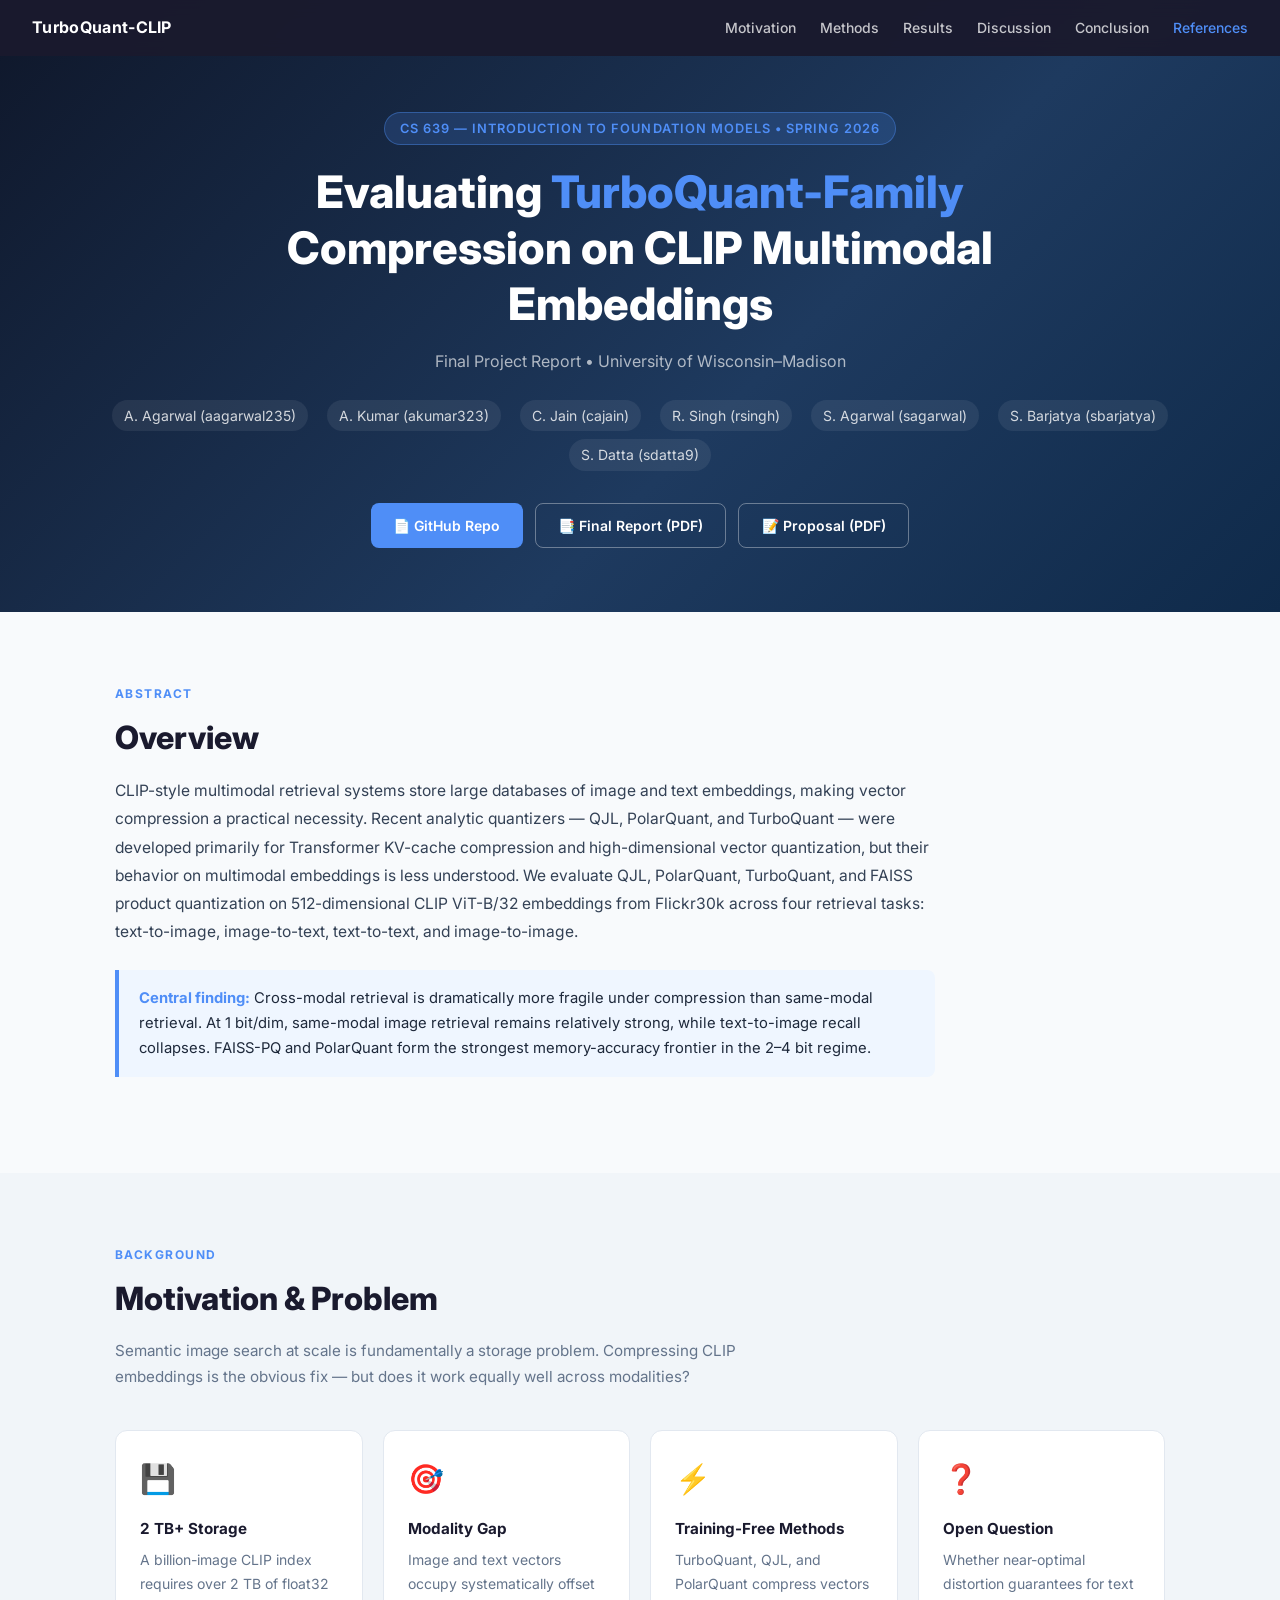
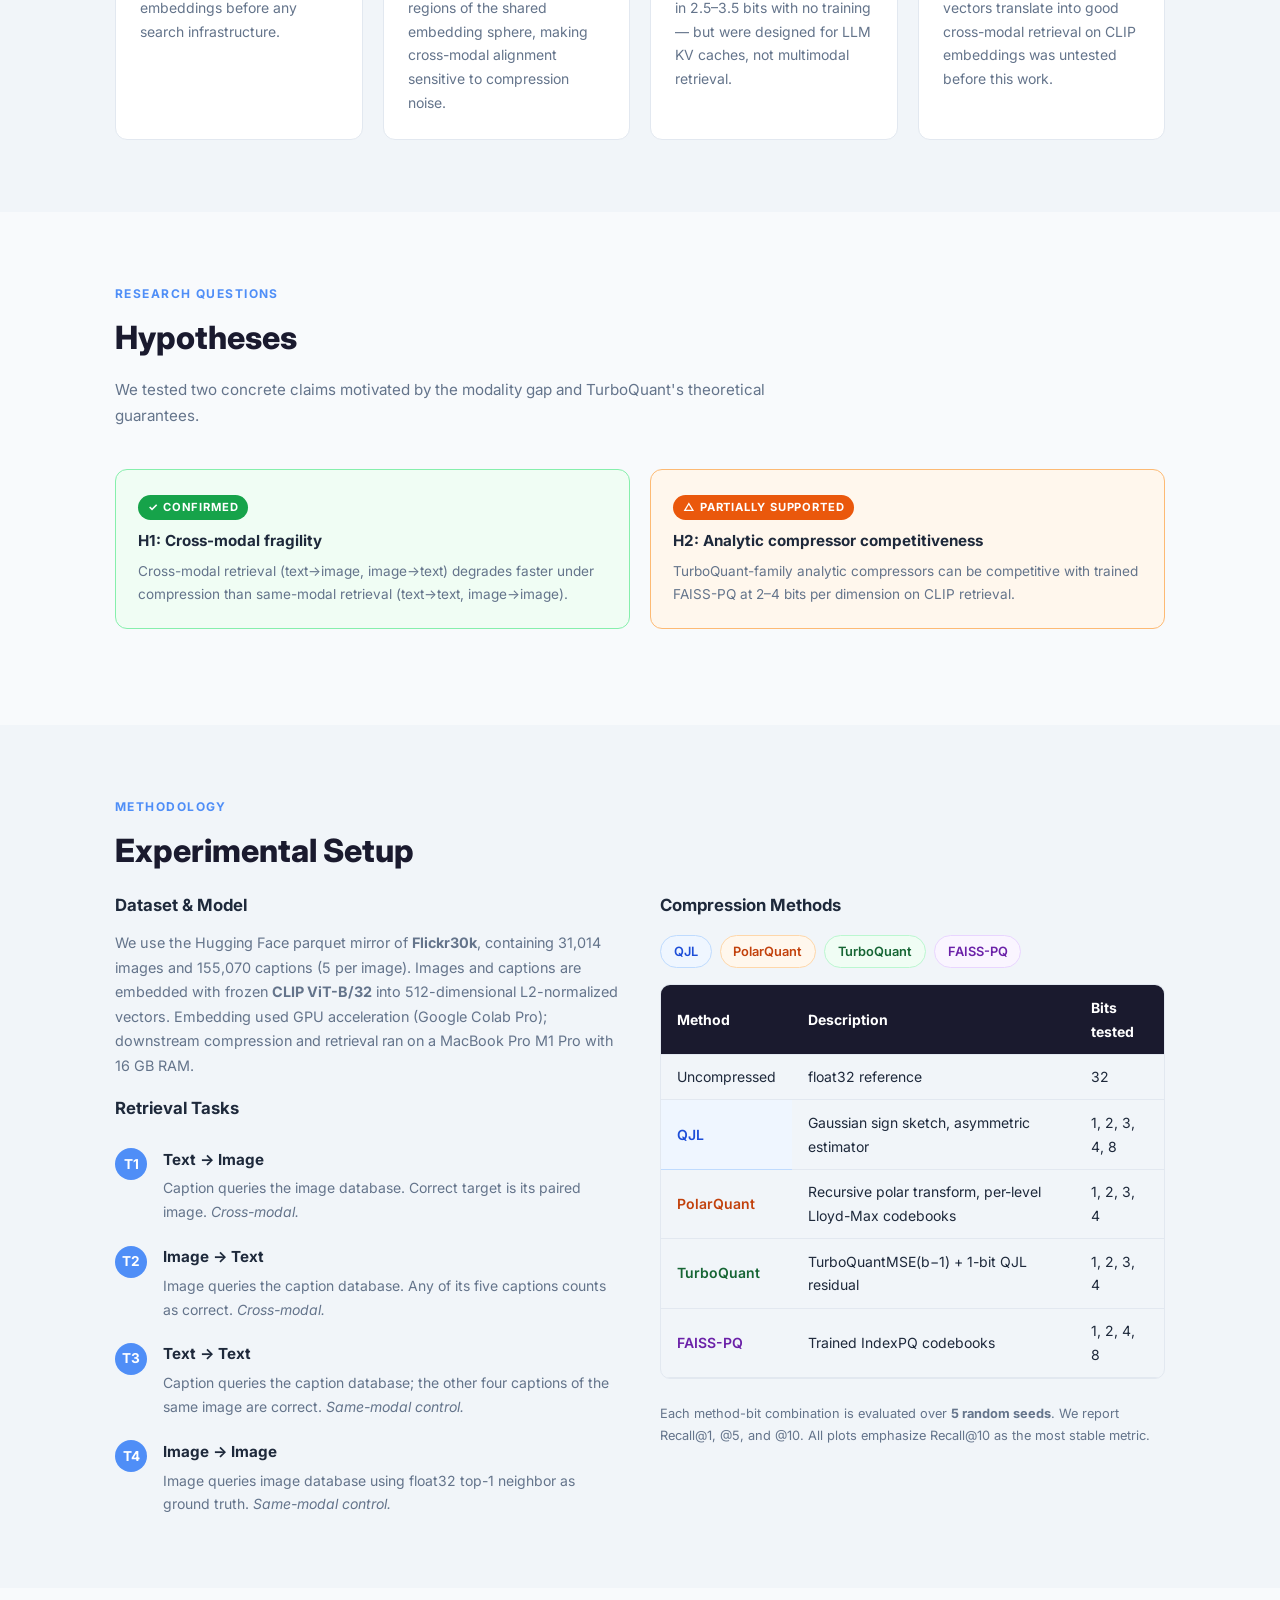
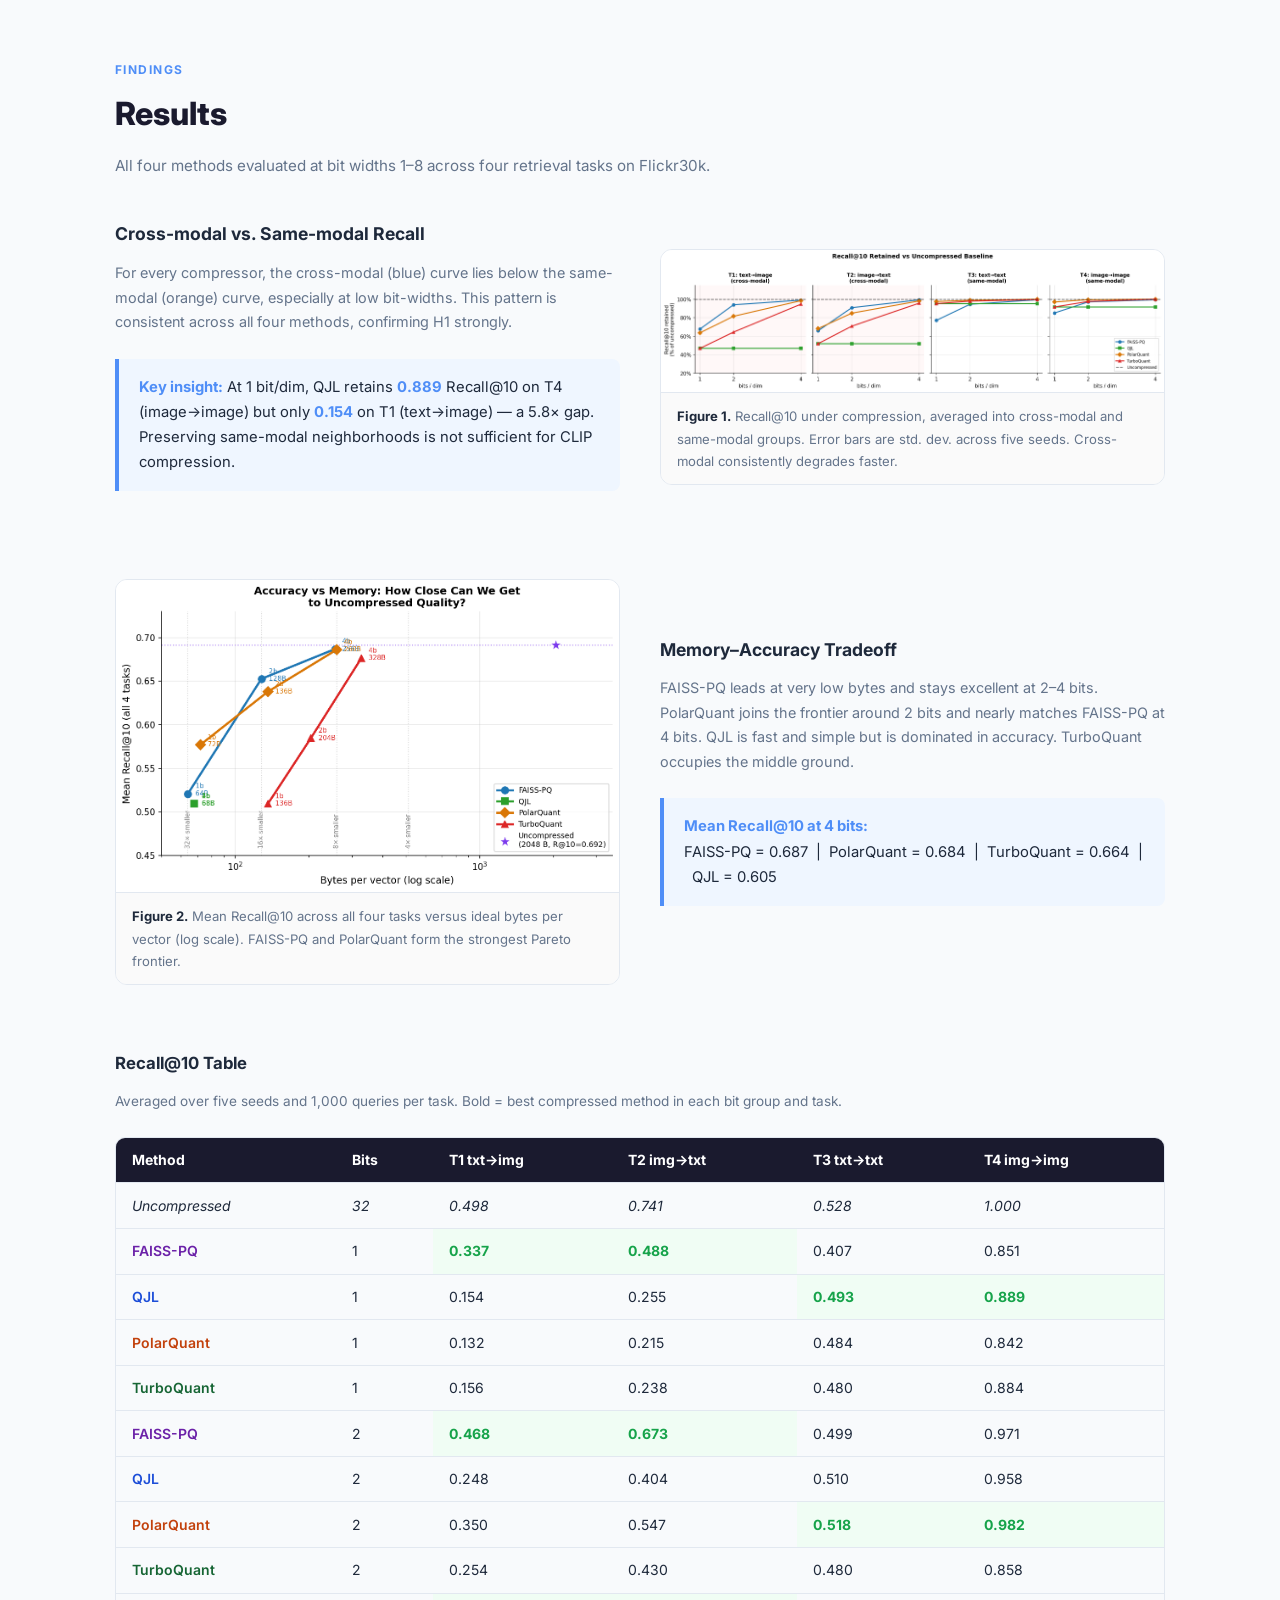
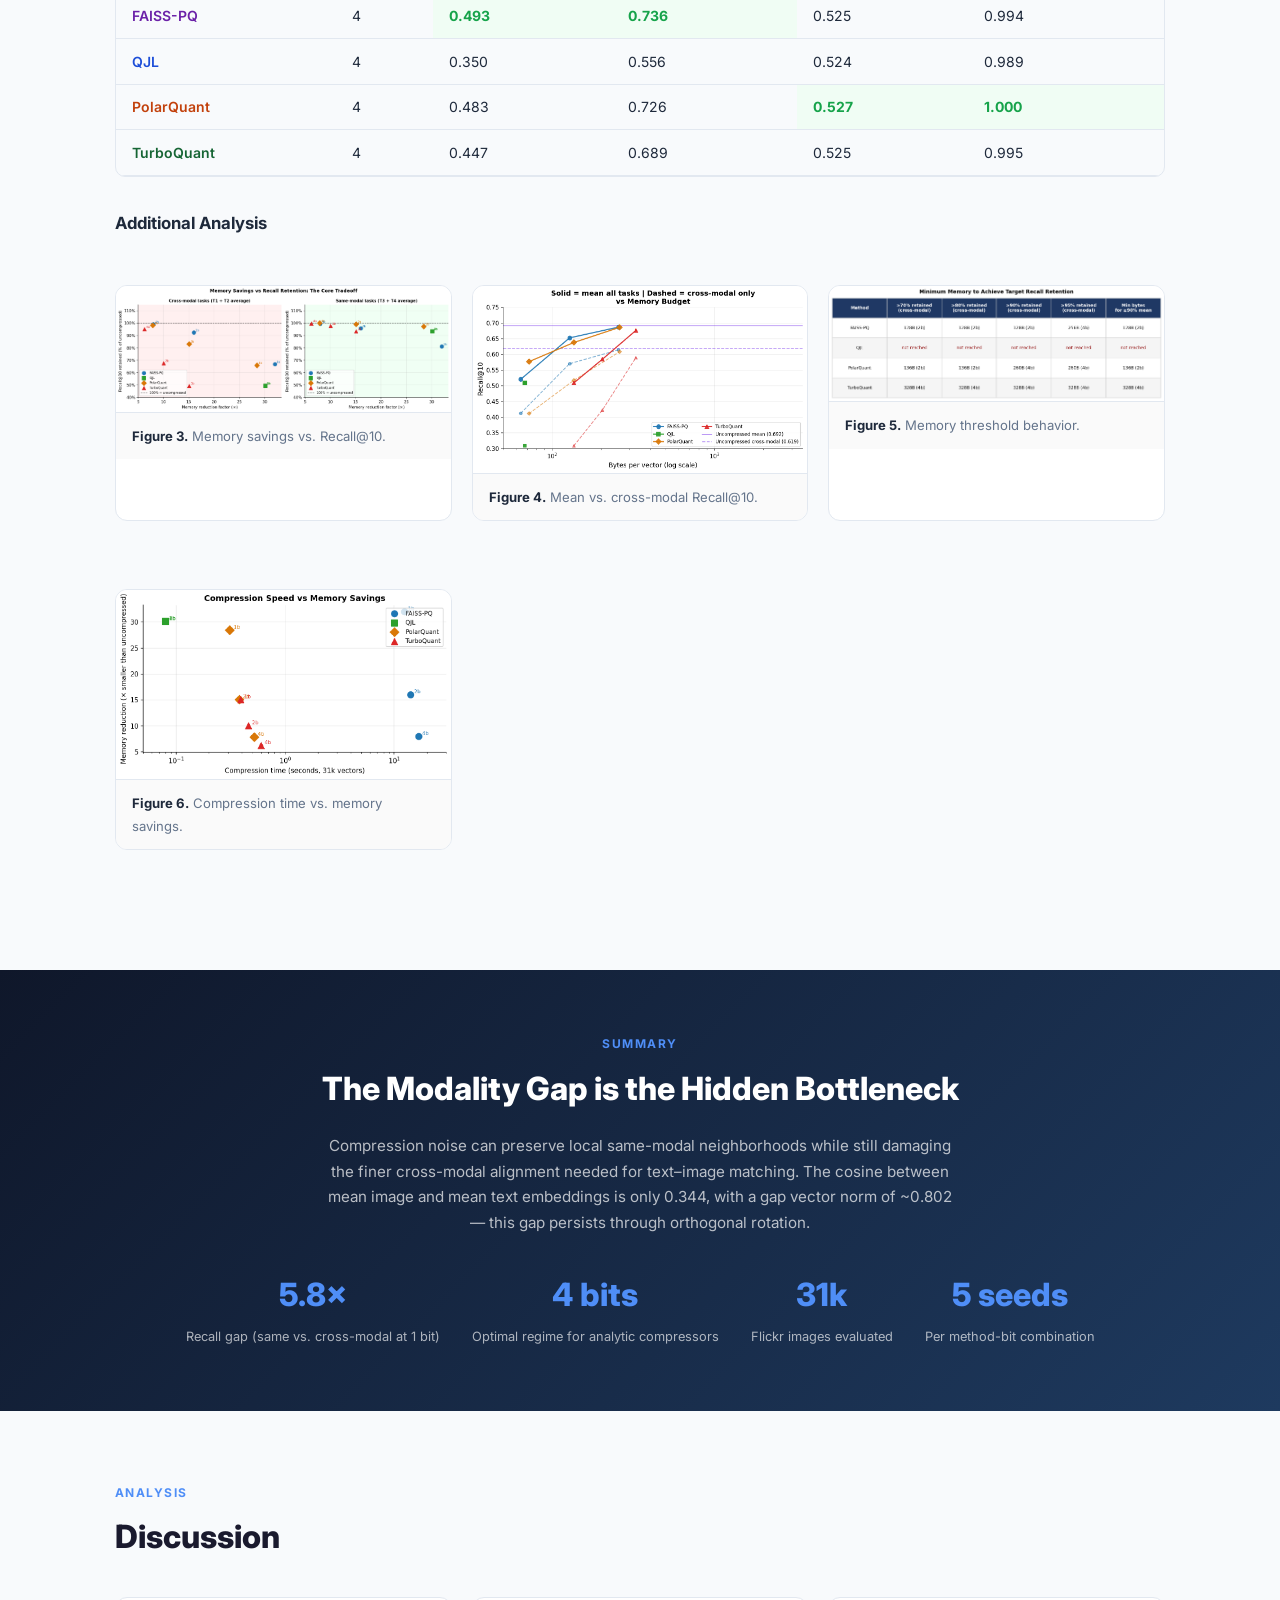
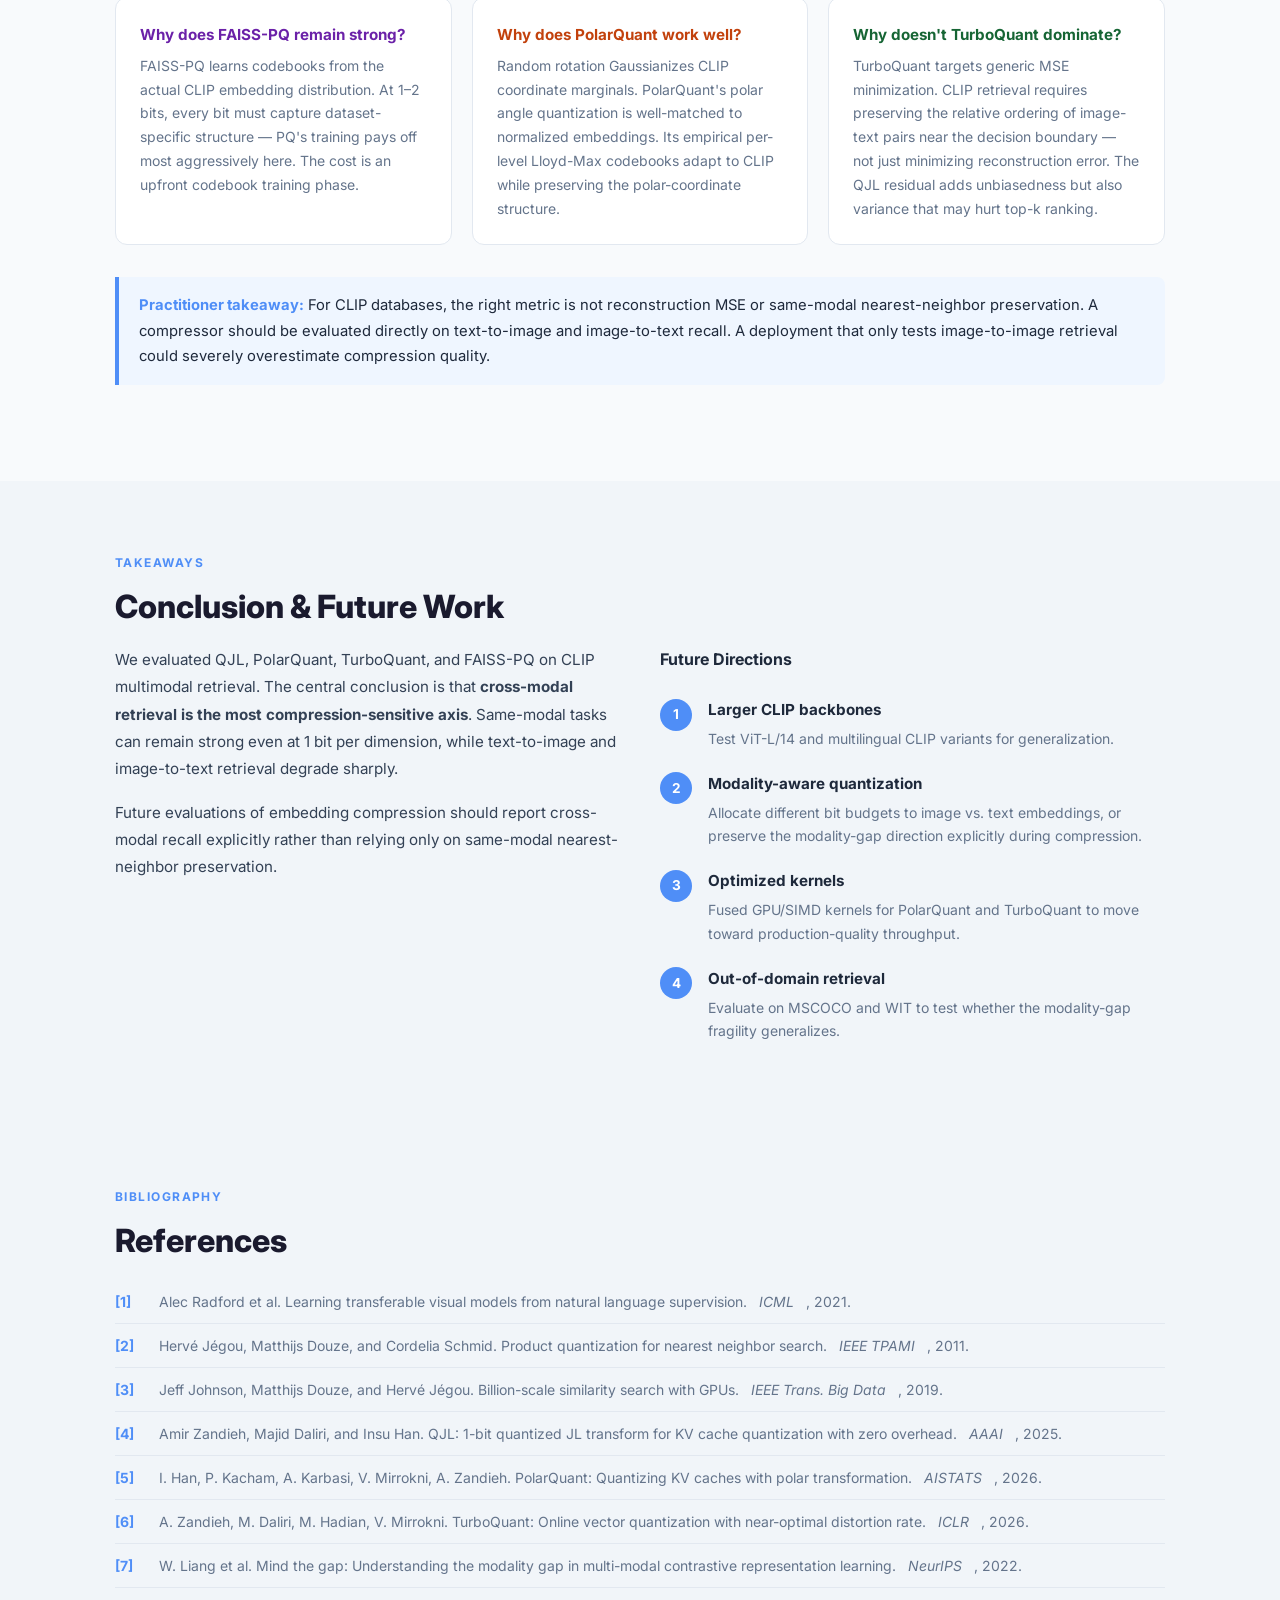
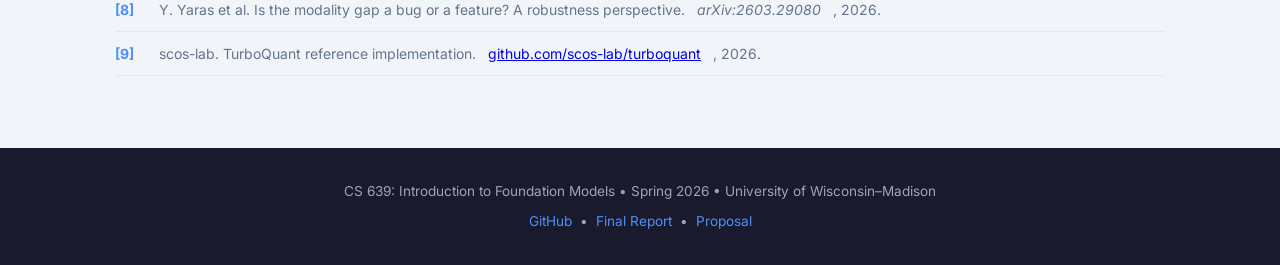
==== deployment/index.html @ 00f3a2a7 "Deployment stuffs" ====
<!DOCTYPE html>
<html lang="en">
<head>
  <meta charset="UTF-8" />
  <meta name="viewport" content="width=device-width, initial-scale=1.0" />
  <title>TurboQuant-CLIP | CS 639 Spring 2026</title>
  <link rel="stylesheet" href="css/style.css" />
  <link rel="preconnect" href="https://fonts.googleapis.com" />
  <link href="https://fonts.googleapis.com/css2?family=Inter:wght@400;500;600;700;800&display=swap" rel="stylesheet" />
</head>
<body>

<!-- Navbar -->
<nav>
  <span class="brand">TurboQuant-CLIP</span>
  <ul>
    <li><a href="#motivation">Motivation</a></li>
    <li><a href="#methods">Methods</a></li>
    <li><a href="#results">Results</a></li>
    <li><a href="#discussion">Discussion</a></li>
    <li><a href="#conclusion">Conclusion</a></li>
    <li><a href="#references">References</a></li>
  </ul>
</nav>

<!-- Hero -->
<header class="hero">
  <div class="course-tag">CS 639 &mdash; Introduction to Foundation Models &bull; Spring 2026</div>
  <h1>Evaluating <span>TurboQuant-Family</span> Compression on CLIP Multimodal Embeddings</h1>
  <p class="subtitle">Final Project Report &bull; University of Wisconsin&ndash;Madison</p>
  <div class="authors">
    <span>A. Agarwal (aagarwal235)</span>
    <span>A. Kumar (akumar323)</span>
    <span>C. Jain (cajain)</span>
    <span>R. Singh (rsingh)</span>
    <span>S. Agarwal (sagarwal)</span>
    <span>S. Barjatya (sbarjatya)</span>
    <span>S. Datta (sdatta9)</span>
  </div>
  <div class="hero-buttons">
    <a href="https://github.com/QUASARS06/turboquant-clip" class="btn btn-primary" target="_blank">
      &#128196; GitHub Repo
    </a>
    <a href="final_report.pdf" class="btn btn-outline" target="_blank">
      &#128209; Final Report (PDF)
    </a>
    <a href="../proposal.pdf" class="btn btn-outline" target="_blank">
      &#128221; Proposal (PDF)
    </a>
  </div>
</header>

<!-- Abstract -->
<section id="abstract">
  <div class="container">
    <div class="section-label">Abstract</div>
    <h2 class="section-title">Overview</h2>
    <p style="max-width:820px; font-size:0.975rem; line-height:1.8; color:#334155;">
      CLIP-style multimodal retrieval systems store large databases of image and text embeddings,
      making vector compression a practical necessity. Recent analytic quantizers — QJL, PolarQuant,
      and TurboQuant — were developed primarily for Transformer KV-cache compression and
      high-dimensional vector quantization, but their behavior on multimodal embeddings is less
      understood. We evaluate QJL, PolarQuant, TurboQuant, and FAISS product quantization on
      512-dimensional CLIP ViT-B/32 embeddings from Flickr30k across four retrieval tasks:
      text-to-image, image-to-text, text-to-text, and image-to-image.
    </p>
    <div class="finding-box" style="max-width:820px; margin-top:1.5rem;">
      <strong>Central finding:</strong> Cross-modal retrieval is dramatically more fragile under
      compression than same-modal retrieval. At 1 bit/dim, same-modal image retrieval remains
      relatively strong, while text-to-image recall collapses. FAISS-PQ and PolarQuant form the
      strongest memory-accuracy frontier in the 2&ndash;4 bit regime.
    </div>
  </div>
</section>

<!-- Motivation -->
<section id="motivation">
  <div class="container">
    <div class="section-label">Background</div>
    <h2 class="section-title">Motivation &amp; Problem</h2>
    <p class="section-desc">
      Semantic image search at scale is fundamentally a storage problem. Compressing CLIP embeddings
      is the obvious fix &mdash; but does it work equally well across modalities?
    </p>
    <div class="card-grid">
      <div class="card">
        <div class="icon">&#128190;</div>
        <h3>2 TB+ Storage</h3>
        <p>A billion-image CLIP index requires over 2 TB of float32 embeddings before any search infrastructure.</p>
      </div>
      <div class="card">
        <div class="icon">&#127919;</div>
        <h3>Modality Gap</h3>
        <p>Image and text vectors occupy systematically offset regions of the shared embedding sphere, making cross-modal alignment sensitive to compression noise.</p>
      </div>
      <div class="card">
        <div class="icon">&#9889;</div>
        <h3>Training-Free Methods</h3>
        <p>TurboQuant, QJL, and PolarQuant compress vectors in 2.5&ndash;3.5 bits with no training — but were designed for LLM KV caches, not multimodal retrieval.</p>
      </div>
      <div class="card">
        <div class="icon">&#10067;</div>
        <h3>Open Question</h3>
        <p>Whether near-optimal distortion guarantees for text vectors translate into good cross-modal retrieval on CLIP embeddings was untested before this work.</p>
      </div>
    </div>
  </div>
</section>

<!-- Hypotheses -->
<section id="hypotheses">
  <div class="container">
    <div class="section-label">Research Questions</div>
    <h2 class="section-title">Hypotheses</h2>
    <p class="section-desc">We tested two concrete claims motivated by the modality gap and TurboQuant's theoretical guarantees.</p>
    <div class="hyp-grid">
      <div class="hyp-card confirmed">
        <span class="badge">&#10003; Confirmed</span>
        <h4>H1: Cross-modal fragility</h4>
        <p>Cross-modal retrieval (text&rarr;image, image&rarr;text) degrades faster under compression than same-modal retrieval (text&rarr;text, image&rarr;image).</p>
      </div>
      <div class="hyp-card partial">
        <span class="badge">&#9651; Partially Supported</span>
        <h4>H2: Analytic compressor competitiveness</h4>
        <p>TurboQuant-family analytic compressors can be competitive with trained FAISS-PQ at 2&ndash;4 bits per dimension on CLIP retrieval.</p>
      </div>
    </div>
  </div>
</section>

<!-- Methods -->
<section id="methods">
  <div class="container">
    <div class="section-label">Methodology</div>
    <h2 class="section-title">Experimental Setup</h2>

    <div class="two-col">
      <div>
        <h3 style="margin-bottom:0.75rem; font-size:1.05rem;">Dataset &amp; Model</h3>
        <p style="font-size:0.9rem; color:var(--muted); margin-bottom:1rem;">
          We use the Hugging Face parquet mirror of <strong>Flickr30k</strong>, containing 31,014 images
          and 155,070 captions (5 per image). Images and captions are embedded with frozen
          <strong>CLIP ViT-B/32</strong> into 512-dimensional L2-normalized vectors.
          Embedding used GPU acceleration (Google Colab Pro); downstream compression and retrieval ran on a MacBook Pro M1 Pro with 16 GB RAM.
        </p>

        <h3 style="margin-bottom:0.75rem; font-size:1.05rem;">Retrieval Tasks</h3>
        <div class="steps">
          <div class="step">
            <div class="step-num">T1</div>
            <div class="step-body">
              <h4>Text &rarr; Image</h4>
              <p>Caption queries the image database. Correct target is its paired image. <em>Cross-modal.</em></p>
            </div>
          </div>
          <div class="step">
            <div class="step-num">T2</div>
            <div class="step-body">
              <h4>Image &rarr; Text</h4>
              <p>Image queries the caption database. Any of its five captions counts as correct. <em>Cross-modal.</em></p>
            </div>
          </div>
          <div class="step">
            <div class="step-num">T3</div>
            <div class="step-body">
              <h4>Text &rarr; Text</h4>
              <p>Caption queries the caption database; the other four captions of the same image are correct. <em>Same-modal control.</em></p>
            </div>
          </div>
          <div class="step">
            <div class="step-num">T4</div>
            <div class="step-body">
              <h4>Image &rarr; Image</h4>
              <p>Image queries image database using float32 top-1 neighbor as ground truth. <em>Same-modal control.</em></p>
            </div>
          </div>
        </div>
      </div>

      <div>
        <h3 style="margin-bottom:0.75rem; font-size:1.05rem;">Compression Methods</h3>
        <div class="method-pills">
          <span class="pill pill-blue">QJL</span>
          <span class="pill pill-orange">PolarQuant</span>
          <span class="pill pill-green">TurboQuant</span>
          <span class="pill pill-purple">FAISS-PQ</span>
        </div>
        <div class="table-wrap" style="margin-top:1rem;">
          <table>
            <thead>
              <tr><th>Method</th><th>Description</th><th>Bits tested</th></tr>
            </thead>
            <tbody>
              <tr><td>Uncompressed</td><td>float32 reference</td><td>32</td></tr>
              <tr><td class="pill-blue" style="font-weight:600;">QJL</td><td>Gaussian sign sketch, asymmetric estimator</td><td>1, 2, 3, 4, 8</td></tr>
              <tr><td style="font-weight:600; color:#c2410c;">PolarQuant</td><td>Recursive polar transform, per-level Lloyd-Max codebooks</td><td>1, 2, 3, 4</td></tr>
              <tr><td style="font-weight:600; color:#166534;">TurboQuant</td><td>TurboQuantMSE(b&minus;1) + 1-bit QJL residual</td><td>1, 2, 3, 4</td></tr>
              <tr><td style="font-weight:600; color:#6b21a8;">FAISS-PQ</td><td>Trained IndexPQ codebooks</td><td>1, 2, 4, 8</td></tr>
            </tbody>
          </table>
        </div>
        <p style="font-size:0.8rem; color:var(--muted); margin-top:0.5rem;">
          Each method-bit combination is evaluated over <strong>5 random seeds</strong>. We report
          Recall@1, @5, and @10. All plots emphasize Recall@10 as the most stable metric.
        </p>
      </div>
    </div>
  </div>
</section>

<!-- Results -->
<section id="results">
  <div class="container">
    <div class="section-label">Findings</div>
    <h2 class="section-title">Results</h2>
    <p class="section-desc">All four methods evaluated at bit widths 1&ndash;8 across four retrieval tasks on Flickr30k.</p>

    <!-- Fig 1 -->
    <div class="two-col" style="align-items:center; margin-bottom:2.5rem;">
      <div>
        <h3 style="font-size:1.1rem; margin-bottom:0.75rem;">Cross-modal vs. Same-modal Recall</h3>
        <p style="font-size:0.9rem; color:var(--muted); margin-bottom:1rem;">
          For every compressor, the cross-modal (blue) curve lies below the same-modal (orange) curve,
          especially at low bit-widths. This pattern is consistent across all four methods,
          confirming H1 strongly.
        </p>
        <div class="finding-box">
          <strong>Key insight:</strong> At 1 bit/dim, QJL retains <strong>0.889</strong> Recall@10
          on T4 (image&rarr;image) but only <strong>0.154</strong> on T1 (text&rarr;image) &mdash;
          a 5.8&times; gap. Preserving same-modal neighborhoods is not sufficient for CLIP compression.
        </div>
      </div>
      <div class="fig-wrap">
        <img src="figs/fig1_retention_all_tasks.png" alt="Cross-modal vs same-modal recall under compression for all methods" />
        <div class="fig-caption">
          <strong>Figure 1.</strong> Recall@10 under compression, averaged into cross-modal and
          same-modal groups. Error bars are std. dev. across five seeds. Cross-modal consistently
          degrades faster.
        </div>
      </div>
    </div>

    <!-- Fig 2 -->
    <div class="two-col" style="align-items:center; margin-bottom:2.5rem;">
      <div class="fig-wrap">
        <img src="figs/fig2_accuracy_vs_memory.png" alt="Accuracy vs memory tradeoff plot" />
        <div class="fig-caption">
          <strong>Figure 2.</strong> Mean Recall@10 across all four tasks versus ideal bytes per vector
          (log scale). FAISS-PQ and PolarQuant form the strongest Pareto frontier.
        </div>
      </div>
      <div>
        <h3 style="font-size:1.1rem; margin-bottom:0.75rem;">Memory&ndash;Accuracy Tradeoff</h3>
        <p style="font-size:0.9rem; color:var(--muted); margin-bottom:1rem;">
          FAISS-PQ leads at very low bytes and stays excellent at 2&ndash;4 bits. PolarQuant joins
          the frontier around 2 bits and nearly matches FAISS-PQ at 4 bits. QJL is fast and simple
          but is dominated in accuracy. TurboQuant occupies the middle ground.
        </p>
        <div class="finding-box">
          <strong>Mean Recall@10 at 4 bits:</strong><br/>
          FAISS-PQ = 0.687 &nbsp;|&nbsp; PolarQuant = 0.684 &nbsp;|&nbsp;
          TurboQuant = 0.664 &nbsp;|&nbsp; QJL = 0.605
        </div>
      </div>
    </div>

    <!-- Full results table -->
    <h3 style="font-size:1.05rem; margin-bottom:0.75rem;">Recall@10 Table</h3>
    <p style="font-size:0.85rem; color:var(--muted); margin-bottom:0.75rem;">Averaged over five seeds and 1,000 queries per task. Bold = best compressed method in each bit group and task.</p>
    <div class="table-wrap">
      <table>
        <thead>
          <tr>
            <th>Method</th><th>Bits</th>
            <th>T1 txt&rarr;img</th><th>T2 img&rarr;txt</th>
            <th>T3 txt&rarr;txt</th><th>T4 img&rarr;img</th>
          </tr>
        </thead>
        <tbody>
          <tr style="background:#f8fafc; font-style:italic;">
            <td>Uncompressed</td><td>32</td>
            <td>0.498</td><td>0.741</td><td>0.528</td><td>1.000</td>
          </tr>
          <tr><td style="color:#6b21a8; font-weight:600;">FAISS-PQ</td><td>1</td><td class="best">0.337</td><td class="best">0.488</td><td>0.407</td><td>0.851</td></tr>
          <tr><td style="color:#1d4ed8; font-weight:600;">QJL</td><td>1</td><td>0.154</td><td>0.255</td><td class="best">0.493</td><td class="best">0.889</td></tr>
          <tr><td style="color:#c2410c; font-weight:600;">PolarQuant</td><td>1</td><td>0.132</td><td>0.215</td><td>0.484</td><td>0.842</td></tr>
          <tr><td style="color:#166534; font-weight:600;">TurboQuant</td><td>1</td><td>0.156</td><td>0.238</td><td>0.480</td><td>0.884</td></tr>

          <tr><td style="color:#6b21a8; font-weight:600;">FAISS-PQ</td><td>2</td><td class="best">0.468</td><td class="best">0.673</td><td>0.499</td><td>0.971</td></tr>
          <tr><td style="color:#1d4ed8; font-weight:600;">QJL</td><td>2</td><td>0.248</td><td>0.404</td><td>0.510</td><td>0.958</td></tr>
          <tr><td style="color:#c2410c; font-weight:600;">PolarQuant</td><td>2</td><td>0.350</td><td>0.547</td><td class="best">0.518</td><td class="best">0.982</td></tr>
          <tr><td style="color:#166534; font-weight:600;">TurboQuant</td><td>2</td><td>0.254</td><td>0.430</td><td>0.480</td><td>0.858</td></tr>

          <tr><td style="color:#6b21a8; font-weight:600;">FAISS-PQ</td><td>4</td><td class="best">0.493</td><td class="best">0.736</td><td>0.525</td><td>0.994</td></tr>
          <tr><td style="color:#1d4ed8; font-weight:600;">QJL</td><td>4</td><td>0.350</td><td>0.556</td><td>0.524</td><td>0.989</td></tr>
          <tr><td style="color:#c2410c; font-weight:600;">PolarQuant</td><td>4</td><td>0.483</td><td>0.726</td><td class="best">0.527</td><td class="best">1.000</td></tr>
          <tr><td style="color:#166534; font-weight:600;">TurboQuant</td><td>4</td><td>0.447</td><td>0.689</td><td>0.525</td><td>0.995</td></tr>
        </tbody>
      </table>
    </div>

    <!-- Figs 3-6 grid -->
    <h3 style="font-size:1.05rem; margin: 2rem 0 0.75rem;">Additional Analysis</h3>
    <div class="fig-grid">
      <div class="fig-wrap">
        <img src="figs/fig3_savings_vs_recall.png" alt="Memory savings vs recall" />
        <div class="fig-caption"><strong>Figure 3.</strong> Memory savings vs. Recall@10.</div>
      </div>
      <div class="fig-wrap">
        <img src="figs/fig4_mean_vs_crossmodal.png" alt="Mean vs cross-modal recall" />
        <div class="fig-caption"><strong>Figure 4.</strong> Mean vs. cross-modal Recall@10.</div>
      </div>
      <div class="fig-wrap">
        <img src="figs/fig5_memory_threshold.png" alt="Memory threshold analysis" />
        <div class="fig-caption"><strong>Figure 5.</strong> Memory threshold behavior.</div>
      </div>
      <div class="fig-wrap">
        <img src="figs/fig6_comptime_vs_savings.png" alt="Compression time vs memory savings" />
        <div class="fig-caption"><strong>Figure 6.</strong> Compression time vs. memory savings.</div>
      </div>
    </div>
  </div>
</section>

<!-- Key Callout -->
<div style="background: linear-gradient(135deg,#0f172a,#1e3a5f); padding: 4rem 1.5rem;">
  <div class="container">
    <div style="text-align:center; color:#fff;">
      <div style="font-size:0.75rem; font-weight:700; letter-spacing:0.12em; text-transform:uppercase; color:var(--accent); margin-bottom:0.5rem;">Summary</div>
      <h2 style="font-size:clamp(1.4rem,3vw,2rem); font-weight:800; margin-bottom:1rem;">The Modality Gap is the Hidden Bottleneck</h2>
      <p style="color:rgba(255,255,255,0.7); max-width:640px; margin:0 auto 2rem; font-size:0.95rem;">
        Compression noise can preserve local same-modal neighborhoods while still damaging the
        finer cross-modal alignment needed for text&ndash;image matching. The cosine between
        mean image and mean text embeddings is only 0.344, with a gap vector norm of ~0.802 &mdash;
        this gap persists through orthogonal rotation.
      </p>
      <div class="stat-row">
        <div class="stat">
          <div class="num">5.8&times;</div>
          <div class="label">Recall gap (same vs. cross-modal at 1 bit)</div>
        </div>
        <div class="stat">
          <div class="num">4 bits</div>
          <div class="label">Optimal regime for analytic compressors</div>
        </div>
        <div class="stat">
          <div class="num">31k</div>
          <div class="label">Flickr images evaluated</div>
        </div>
        <div class="stat">
          <div class="num">5 seeds</div>
          <div class="label">Per method-bit combination</div>
        </div>
      </div>
    </div>
  </div>
</div>

<!-- Discussion -->
<section id="discussion">
  <div class="container">
    <div class="section-label">Analysis</div>
    <h2 class="section-title">Discussion</h2>

    <div class="card-grid" style="grid-template-columns: repeat(auto-fit, minmax(280px, 1fr));">
      <div class="card">
        <h3 style="color:#6b21a8;">Why does FAISS-PQ remain strong?</h3>
        <p>FAISS-PQ learns codebooks from the actual CLIP embedding distribution. At 1&ndash;2 bits,
        every bit must capture dataset-specific structure &mdash; PQ's training pays off most
        aggressively here. The cost is an upfront codebook training phase.</p>
      </div>
      <div class="card">
        <h3 style="color:#c2410c;">Why does PolarQuant work well?</h3>
        <p>Random rotation Gaussianizes CLIP coordinate marginals. PolarQuant's polar angle
        quantization is well-matched to normalized embeddings. Its empirical per-level Lloyd-Max
        codebooks adapt to CLIP while preserving the polar-coordinate structure.</p>
      </div>
      <div class="card">
        <h3 style="color:#166534;">Why doesn't TurboQuant dominate?</h3>
        <p>TurboQuant targets generic MSE minimization. CLIP retrieval requires preserving the
        relative ordering of image-text pairs near the decision boundary &mdash; not just minimizing
        reconstruction error. The QJL residual adds unbiasedness but also variance that may hurt top-k ranking.</p>
      </div>
    </div>

    <div class="finding-box" style="margin-top:2rem;">
      <strong>Practitioner takeaway:</strong> For CLIP databases, the right metric is not reconstruction
      MSE or same-modal nearest-neighbor preservation. A compressor should be evaluated directly on
      text-to-image and image-to-text recall. A deployment that only tests image-to-image retrieval
      could severely overestimate compression quality.
    </div>
  </div>
</section>

<!-- Conclusion -->
<section id="conclusion">
  <div class="container">
    <div class="section-label">Takeaways</div>
    <h2 class="section-title">Conclusion &amp; Future Work</h2>
    <div class="two-col">
      <div>
        <p style="font-size:0.95rem; color:#334155; line-height:1.8; margin-bottom:1rem;">
          We evaluated QJL, PolarQuant, TurboQuant, and FAISS-PQ on CLIP multimodal retrieval.
          The central conclusion is that <strong>cross-modal retrieval is the most
          compression-sensitive axis</strong>. Same-modal tasks can remain strong even at 1 bit per
          dimension, while text-to-image and image-to-text retrieval degrade sharply.
        </p>
        <p style="font-size:0.95rem; color:#334155; line-height:1.8;">
          Future evaluations of embedding compression should report cross-modal recall explicitly
          rather than relying only on same-modal nearest-neighbor preservation.
        </p>
      </div>
      <div>
        <h3 style="font-size:1rem; margin-bottom:0.75rem;">Future Directions</h3>
        <div class="steps">
          <div class="step">
            <div class="step-num">1</div>
            <div class="step-body">
              <h4>Larger CLIP backbones</h4>
              <p>Test ViT-L/14 and multilingual CLIP variants for generalization.</p>
            </div>
          </div>
          <div class="step">
            <div class="step-num">2</div>
            <div class="step-body">
              <h4>Modality-aware quantization</h4>
              <p>Allocate different bit budgets to image vs. text embeddings, or preserve the modality-gap direction explicitly during compression.</p>
            </div>
          </div>
          <div class="step">
            <div class="step-num">3</div>
            <div class="step-body">
              <h4>Optimized kernels</h4>
              <p>Fused GPU/SIMD kernels for PolarQuant and TurboQuant to move toward production-quality throughput.</p>
            </div>
          </div>
          <div class="step">
            <div class="step-num">4</div>
            <div class="step-body">
              <h4>Out-of-domain retrieval</h4>
              <p>Evaluate on MSCOCO and WIT to test whether the modality-gap fragility generalizes.</p>
            </div>
          </div>
        </div>
      </div>
    </div>
  </div>
</section>

<!-- References -->
<section id="references" style="background:#f1f5f9;">
  <div class="container">
    <div class="section-label">Bibliography</div>
    <h2 class="section-title">References</h2>
    <ol class="ref-list">
      <li>Alec Radford et al. Learning transferable visual models from natural language supervision. <em>ICML</em>, 2021.</li>
      <li>Hervé Jégou, Matthijs Douze, and Cordelia Schmid. Product quantization for nearest neighbor search. <em>IEEE TPAMI</em>, 2011.</li>
      <li>Jeff Johnson, Matthijs Douze, and Hervé Jégou. Billion-scale similarity search with GPUs. <em>IEEE Trans. Big Data</em>, 2019.</li>
      <li>Amir Zandieh, Majid Daliri, and Insu Han. QJL: 1-bit quantized JL transform for KV cache quantization with zero overhead. <em>AAAI</em>, 2025.</li>
      <li>I. Han, P. Kacham, A. Karbasi, V. Mirrokni, A. Zandieh. PolarQuant: Quantizing KV caches with polar transformation. <em>AISTATS</em>, 2026.</li>
      <li>A. Zandieh, M. Daliri, M. Hadian, V. Mirrokni. TurboQuant: Online vector quantization with near-optimal distortion rate. <em>ICLR</em>, 2026.</li>
      <li>W. Liang et al. Mind the gap: Understanding the modality gap in multi-modal contrastive representation learning. <em>NeurIPS</em>, 2022.</li>
      <li>Y. Yaras et al. Is the modality gap a bug or a feature? A robustness perspective. <em>arXiv:2603.29080</em>, 2026.</li>
      <li>scos-lab. TurboQuant reference implementation. <a href="https://github.com/scos-lab/turboquant" target="_blank">github.com/scos-lab/turboquant</a>, 2026.</li>
    </ol>
  </div>
</section>

<!-- Footer -->
<footer>
  <p>
    CS 639: Introduction to Foundation Models &bull; Spring 2026 &bull; University of Wisconsin&ndash;Madison
  </p>
  <p style="margin-top:0.4rem;">
    <a href="https://github.com/QUASARS06/turboquant-clip" target="_blank">GitHub</a>
    &nbsp;&bull;&nbsp;
    <a href="final_report.pdf" target="_blank">Final Report</a>
    &nbsp;&bull;&nbsp;
    <a href="../proposal.pdf" target="_blank">Proposal</a>
  </p>
</footer>

<script src="js/main.js"></script>
</body>
</html>
---- deployment/css/style.css ----
:root {
  --primary: #1a1a2e;
  --accent: #4f8ef7;
  --accent2: #f97316;
  --bg: #f8fafc;
  --card-bg: #ffffff;
  --text: #1e293b;
  --muted: #64748b;
  --border: #e2e8f0;
  --highlight: #eff6ff;
}

* { box-sizing: border-box; margin: 0; padding: 0; }

body {
  font-family: 'Inter', 'Segoe UI', sans-serif;
  background: var(--bg);
  color: var(--text);
  line-height: 1.7;
}

/* Navbar */
nav {
  position: fixed;
  top: 0; left: 0; right: 0;
  z-index: 100;
  background: rgba(26,26,46,0.97);
  backdrop-filter: blur(8px);
  display: flex;
  align-items: center;
  justify-content: space-between;
  padding: 0 2rem;
  height: 56px;
}

nav .brand {
  color: #fff;
  font-weight: 700;
  font-size: 1rem;
  letter-spacing: 0.02em;
}

nav ul {
  list-style: none;
  display: flex;
  gap: 1.5rem;
}

nav ul a {
  color: rgba(255,255,255,0.75);
  text-decoration: none;
  font-size: 0.875rem;
  font-weight: 500;
  transition: color 0.2s;
}

nav ul a:hover { color: var(--accent); }

/* Hero */
.hero {
  background: linear-gradient(135deg, #0f172a 0%, #1e3a5f 60%, #0f2a4a 100%);
  color: #fff;
  padding: 7rem 2rem 4rem;
  text-align: center;
}

.hero .course-tag {
  display: inline-block;
  background: rgba(79,142,247,0.18);
  border: 1px solid rgba(79,142,247,0.4);
  color: var(--accent);
  font-size: 0.8rem;
  font-weight: 600;
  letter-spacing: 0.08em;
  text-transform: uppercase;
  padding: 0.3rem 0.9rem;
  border-radius: 999px;
  margin-bottom: 1.2rem;
}

.hero h1 {
  font-size: clamp(1.8rem, 4vw, 2.8rem);
  font-weight: 800;
  line-height: 1.25;
  max-width: 900px;
  margin: 0 auto 1rem;
}

.hero h1 span { color: var(--accent); }

.hero .subtitle {
  font-size: 1rem;
  color: rgba(255,255,255,0.65);
  margin-bottom: 1.5rem;
}

.authors {
  display: flex;
  flex-wrap: wrap;
  justify-content: center;
  gap: 0.5rem 1.2rem;
  margin-bottom: 2rem;
}

.authors span {
  font-size: 0.875rem;
  color: rgba(255,255,255,0.8);
  background: rgba(255,255,255,0.07);
  padding: 0.25rem 0.75rem;
  border-radius: 999px;
}

.hero-buttons {
  display: flex;
  justify-content: center;
  flex-wrap: wrap;
  gap: 0.75rem;
}

.btn {
  display: inline-flex;
  align-items: center;
  gap: 0.4rem;
  padding: 0.6rem 1.4rem;
  border-radius: 8px;
  font-size: 0.875rem;
  font-weight: 600;
  text-decoration: none;
  transition: all 0.2s;
  cursor: pointer;
}

.btn-primary {
  background: var(--accent);
  color: #fff;
  border: none;
}
.btn-primary:hover { background: #3a7be0; }

.btn-outline {
  background: transparent;
  color: #fff;
  border: 1.5px solid rgba(255,255,255,0.35);
}
.btn-outline:hover { border-color: var(--accent); color: var(--accent); }

/* Sections */
section {
  padding: 4.5rem 1.5rem;
}

section:nth-child(even) { background: #f1f5f9; }

.container {
  max-width: 1050px;
  margin: 0 auto;
}

.section-label {
  font-size: 0.75rem;
  font-weight: 700;
  letter-spacing: 0.12em;
  text-transform: uppercase;
  color: var(--accent);
  margin-bottom: 0.4rem;
}

h2.section-title {
  font-size: clamp(1.5rem, 3vw, 2rem);
  font-weight: 800;
  margin-bottom: 0.75rem;
  color: var(--primary);
}

.section-desc {
  color: var(--muted);
  font-size: 0.95rem;
  max-width: 680px;
  margin-bottom: 2.5rem;
}

/* Cards */
.card-grid {
  display: grid;
  grid-template-columns: repeat(auto-fit, minmax(220px, 1fr));
  gap: 1.25rem;
  margin-top: 2rem;
}

.card {
  background: var(--card-bg);
  border: 1px solid var(--border);
  border-radius: 12px;
  padding: 1.5rem;
  transition: box-shadow 0.2s;
}
.card:hover { box-shadow: 0 4px 20px rgba(0,0,0,0.08); }

.card .icon {
  font-size: 1.8rem;
  margin-bottom: 0.75rem;
}

.card h3 {
  font-size: 0.95rem;
  font-weight: 700;
  margin-bottom: 0.4rem;
  color: var(--primary);
}

.card p { font-size: 0.875rem; color: var(--muted); }

/* Two-col layout */
.two-col {
  display: grid;
  grid-template-columns: 1fr 1fr;
  gap: 2.5rem;
  align-items: start;
}

@media (max-width: 700px) {
  .two-col { grid-template-columns: 1fr; }
  nav ul { display: none; }
}

/* Finding box */
.finding-box {
  background: var(--highlight);
  border-left: 4px solid var(--accent);
  border-radius: 0 8px 8px 0;
  padding: 1rem 1.25rem;
  margin: 1.5rem 0;
  font-size: 0.925rem;
}

.finding-box strong { color: var(--accent); }

/* Key result callout */
.callout {
  background: linear-gradient(135deg, #1e3a5f, #0f2a4a);
  color: #fff;
  border-radius: 16px;
  padding: 2.5rem;
  text-align: center;
  margin: 2rem 0;
}

.callout h3 { font-size: 1.3rem; margin-bottom: 0.75rem; }
.callout p { color: rgba(255,255,255,0.75); font-size: 0.95rem; }

.stat-row {
  display: flex;
  flex-wrap: wrap;
  justify-content: center;
  gap: 2rem;
  margin-top: 1.75rem;
}

.stat { text-align: center; }
.stat .num { font-size: 2rem; font-weight: 800; color: var(--accent); }
.stat .label { font-size: 0.8rem; color: rgba(255,255,255,0.65); margin-top: 0.2rem; }

/* Figure */
.fig-wrap {
  background: var(--card-bg);
  border: 1px solid var(--border);
  border-radius: 12px;
  overflow: hidden;
  margin: 1.5rem 0;
}

.fig-wrap img {
  width: 100%;
  display: block;
}

.fig-caption {
  padding: 0.75rem 1rem;
  font-size: 0.82rem;
  color: var(--muted);
  border-top: 1px solid var(--border);
  background: #fafafa;
}

.fig-caption strong { color: var(--text); }

/* Figure grid */
.fig-grid {
  display: grid;
  grid-template-columns: repeat(auto-fit, minmax(280px, 1fr));
  gap: 1.25rem;
  margin: 1.5rem 0;
}

/* Table */
.table-wrap {
  overflow-x: auto;
  border-radius: 10px;
  border: 1px solid var(--border);
  margin: 1.5rem 0;
}

table {
  width: 100%;
  border-collapse: collapse;
  font-size: 0.875rem;
}

thead tr {
  background: var(--primary);
  color: #fff;
}

th, td {
  padding: 0.65rem 1rem;
  text-align: left;
  border-bottom: 1px solid var(--border);
}

tbody tr:hover { background: var(--highlight); }

td.bold { font-weight: 700; color: var(--primary); }
td.best { font-weight: 700; color: #16a34a; background: #f0fdf4; }

/* Steps */
.steps { display: flex; flex-direction: column; gap: 1.25rem; margin-top: 1.5rem; }

.step {
  display: flex;
  gap: 1rem;
  align-items: flex-start;
}

.step-num {
  flex-shrink: 0;
  width: 2rem;
  height: 2rem;
  background: var(--accent);
  color: #fff;
  border-radius: 50%;
  display: flex;
  align-items: center;
  justify-content: center;
  font-size: 0.85rem;
  font-weight: 700;
  margin-top: 0.1rem;
}

.step-body h4 { font-size: 0.95rem; font-weight: 700; margin-bottom: 0.25rem; }
.step-body p { font-size: 0.875rem; color: var(--muted); }

/* Method pills */
.method-pills {
  display: flex;
  flex-wrap: wrap;
  gap: 0.5rem;
  margin: 1rem 0;
}

.pill {
  font-size: 0.8rem;
  font-weight: 600;
  padding: 0.3rem 0.8rem;
  border-radius: 999px;
  border: 1.5px solid;
}

.pill-blue { background: #eff6ff; color: #1d4ed8; border-color: #bfdbfe; }
.pill-orange { background: #fff7ed; color: #c2410c; border-color: #fed7aa; }
.pill-green { background: #f0fdf4; color: #166534; border-color: #bbf7d0; }
.pill-purple { background: #faf5ff; color: #6b21a8; border-color: #e9d5ff; }

/* Hypotheses */
.hyp-grid { display: grid; grid-template-columns: 1fr 1fr; gap: 1.25rem; margin: 1.5rem 0; }
@media (max-width: 600px) { .hyp-grid { grid-template-columns: 1fr; } }

.hyp-card {
  border-radius: 12px;
  padding: 1.4rem;
  border: 1.5px solid;
}

.hyp-card.confirmed {
  background: #f0fdf4;
  border-color: #86efac;
}

.hyp-card.partial {
  background: #fff7ed;
  border-color: #fdba74;
}

.hyp-card .badge {
  font-size: 0.7rem;
  font-weight: 700;
  text-transform: uppercase;
  letter-spacing: 0.08em;
  padding: 0.2rem 0.6rem;
  border-radius: 999px;
  margin-bottom: 0.5rem;
  display: inline-block;
}

.confirmed .badge { background: #16a34a; color: #fff; }
.partial .badge { background: #ea580c; color: #fff; }

.hyp-card h4 { font-size: 0.95rem; font-weight: 700; margin-bottom: 0.35rem; }
.hyp-card p { font-size: 0.85rem; color: var(--muted); }

/* References */
.ref-list { list-style: none; counter-reset: ref; }
.ref-list li {
  counter-increment: ref;
  display: flex;
  gap: 0.75rem;
  padding: 0.6rem 0;
  border-bottom: 1px solid var(--border);
  font-size: 0.875rem;
  color: var(--muted);
}
.ref-list li::before {
  content: "[" counter(ref) "]";
  flex-shrink: 0;
  color: var(--accent);
  font-weight: 700;
  min-width: 2rem;
}

/* Footer */
footer {
  background: var(--primary);
  color: rgba(255,255,255,0.6);
  text-align: center;
  padding: 2rem 1rem;
  font-size: 0.85rem;
}
footer a { color: var(--accent); text-decoration: none; }

/* Smooth scroll */
html { scroll-behavior: smooth; }
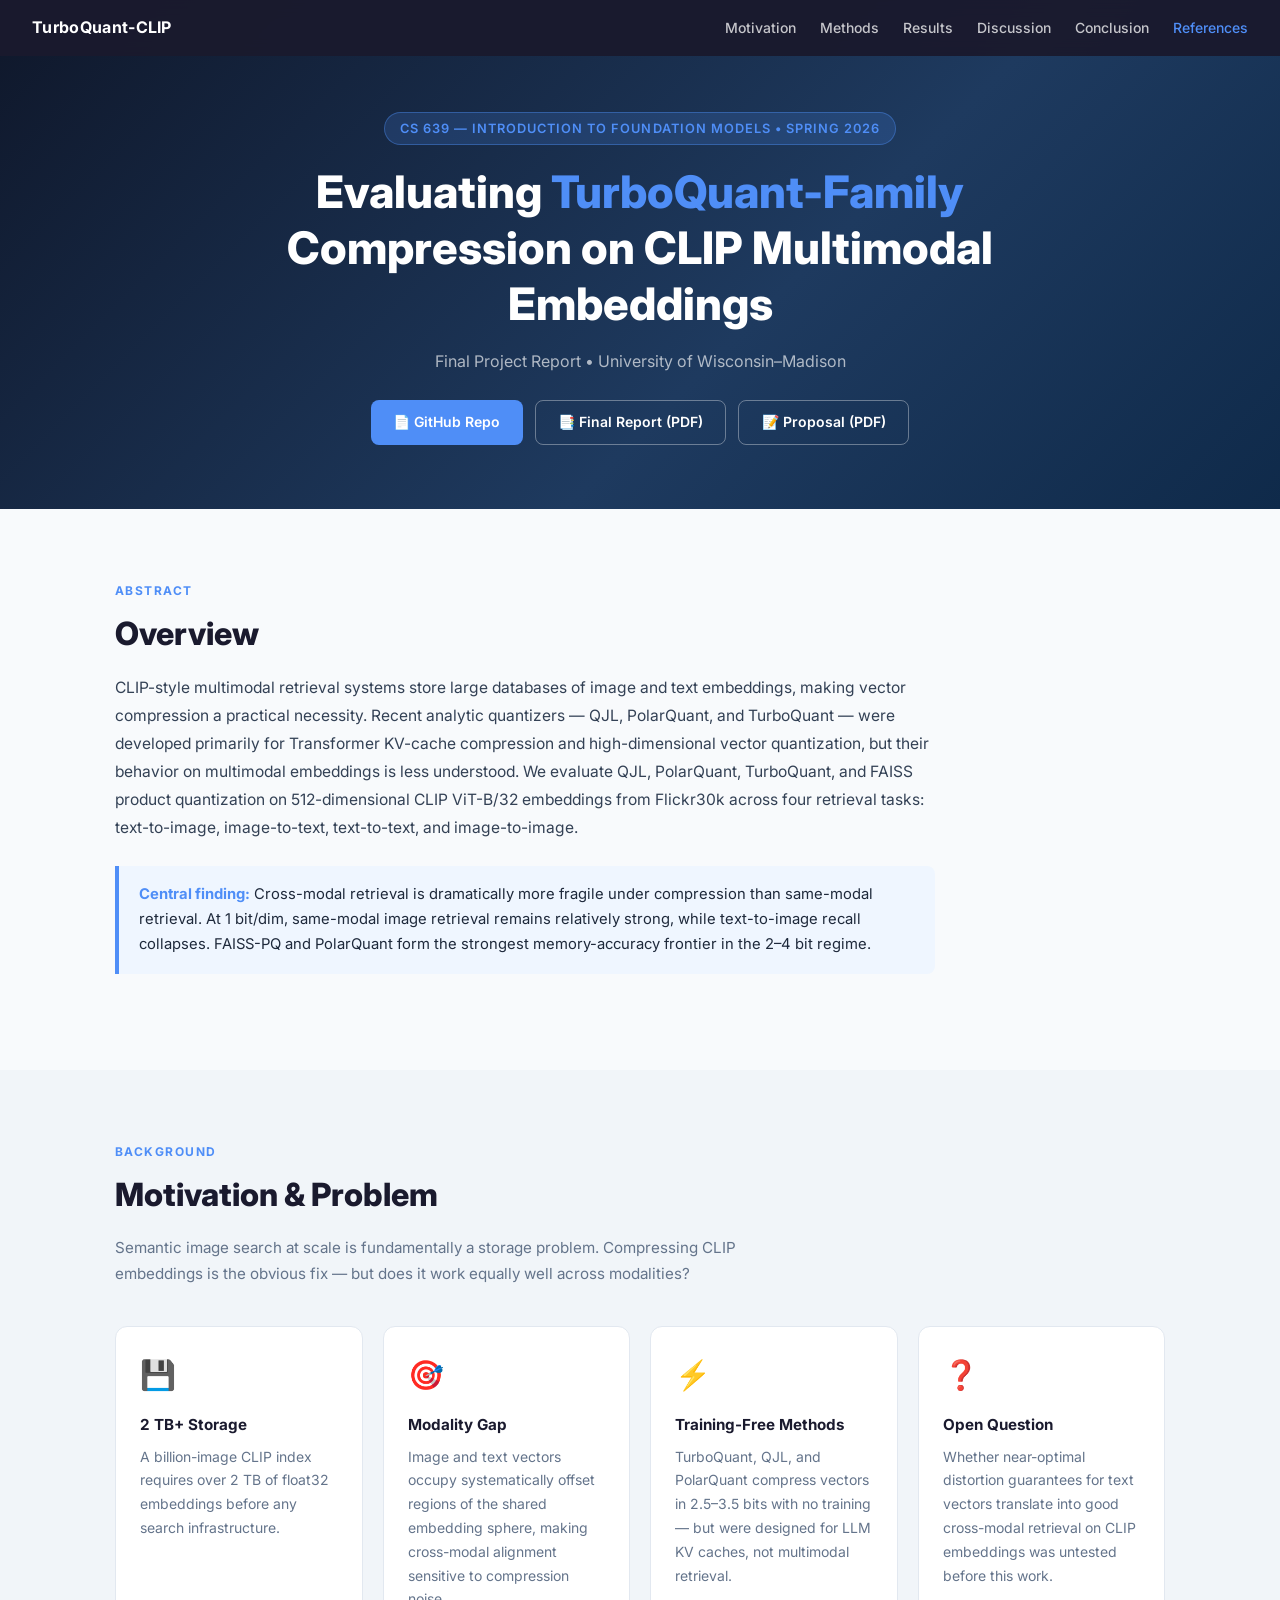
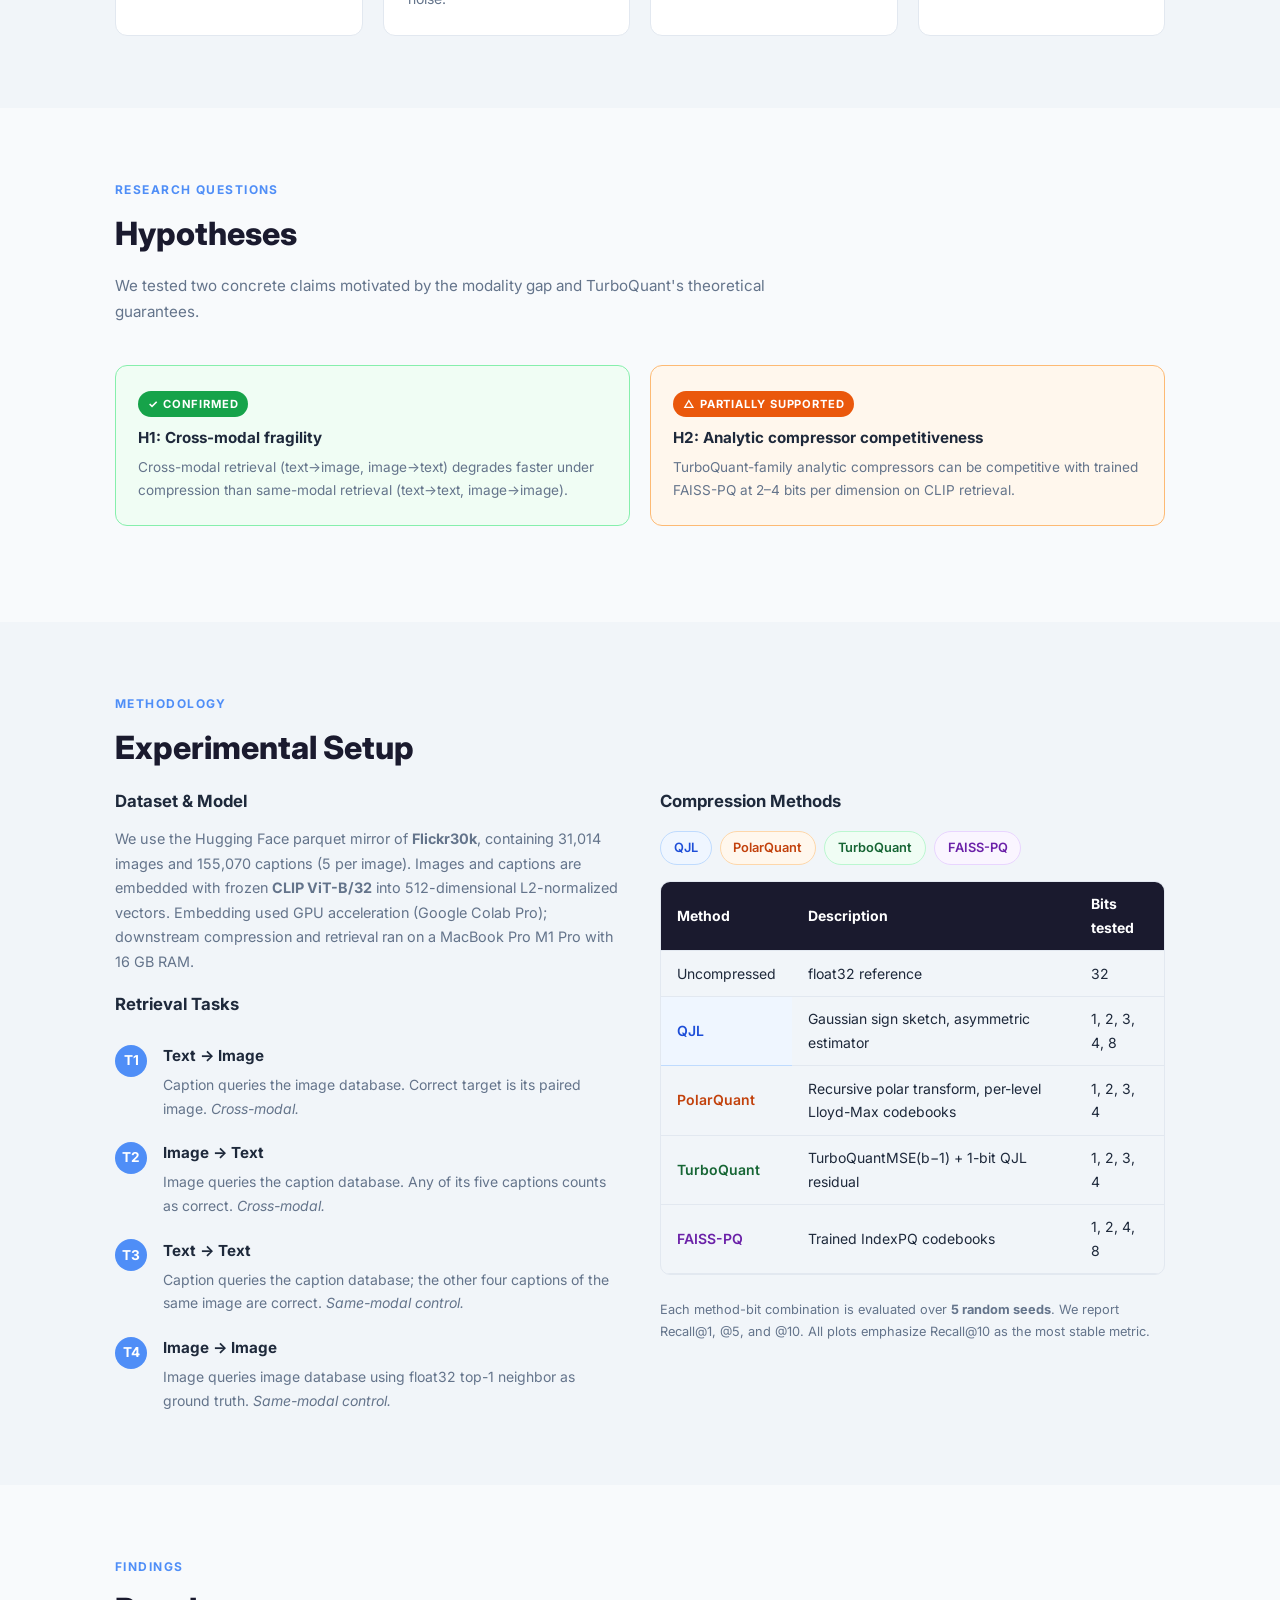
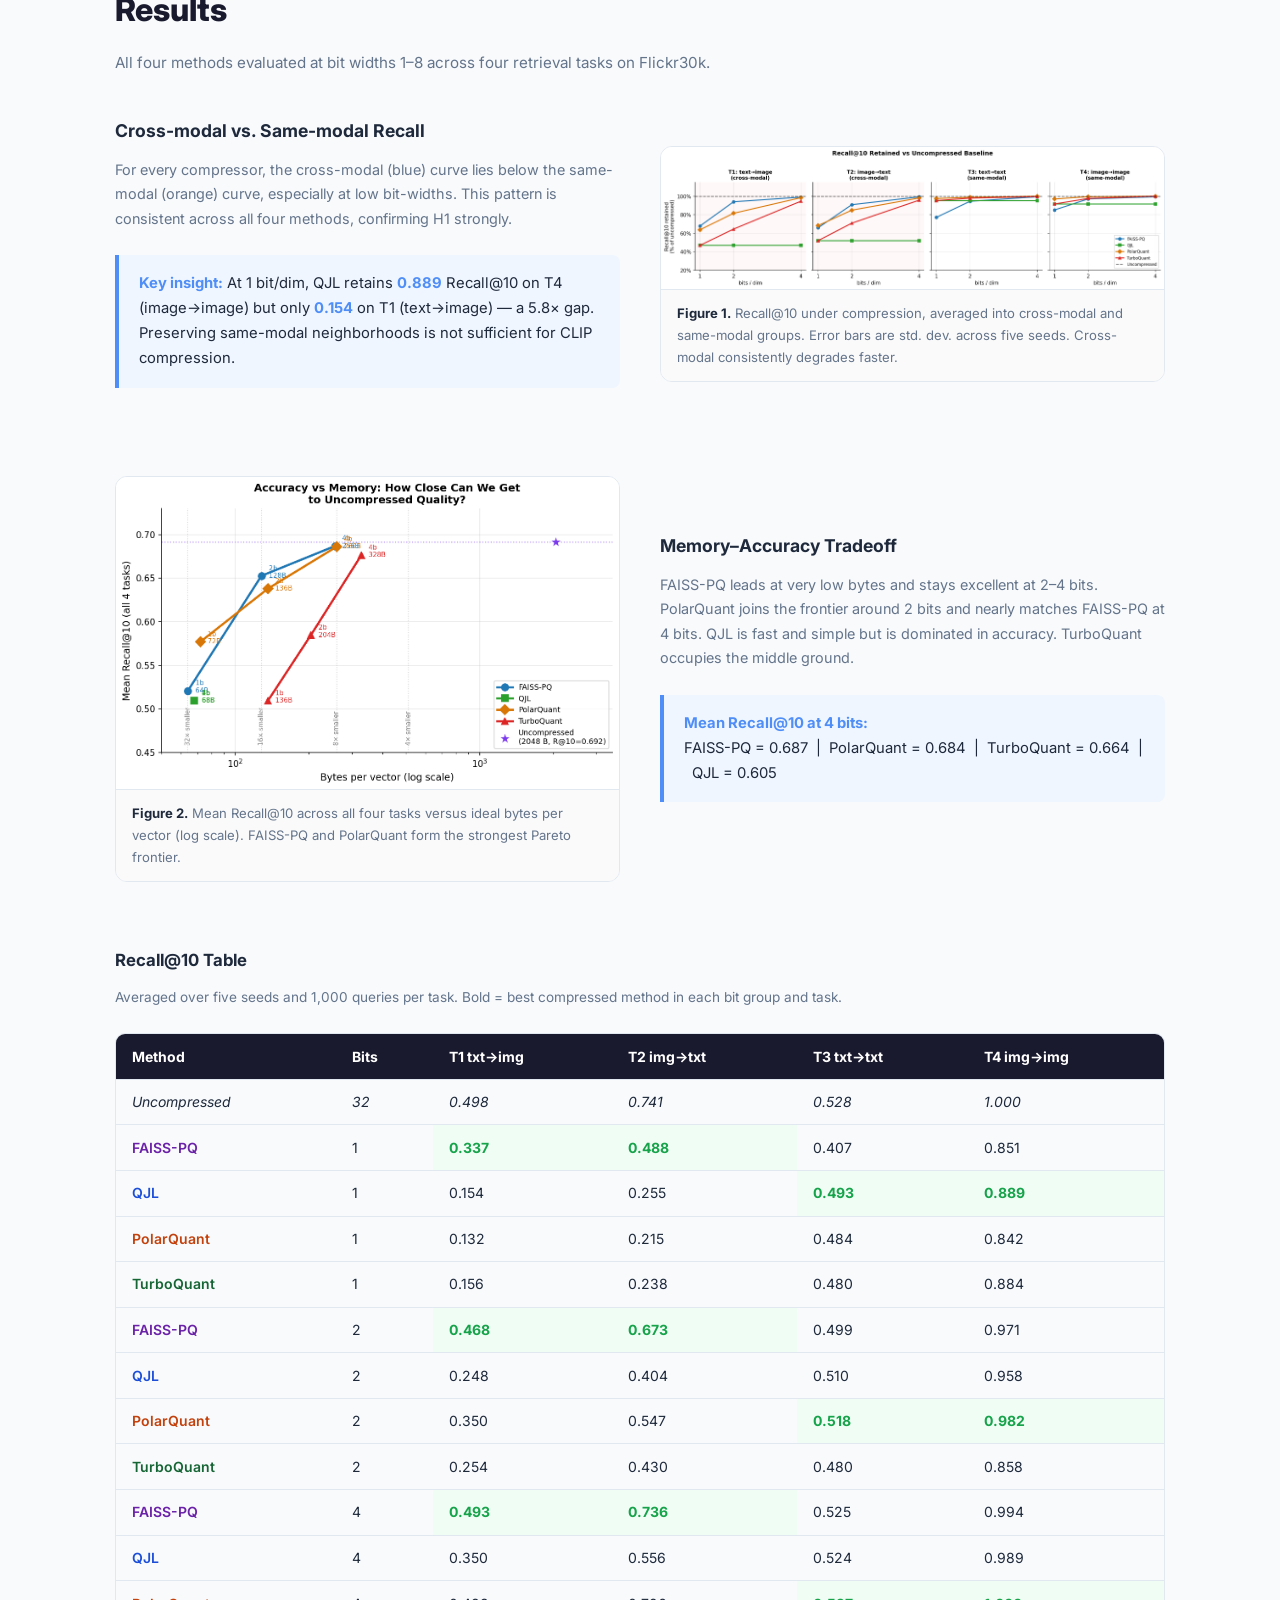
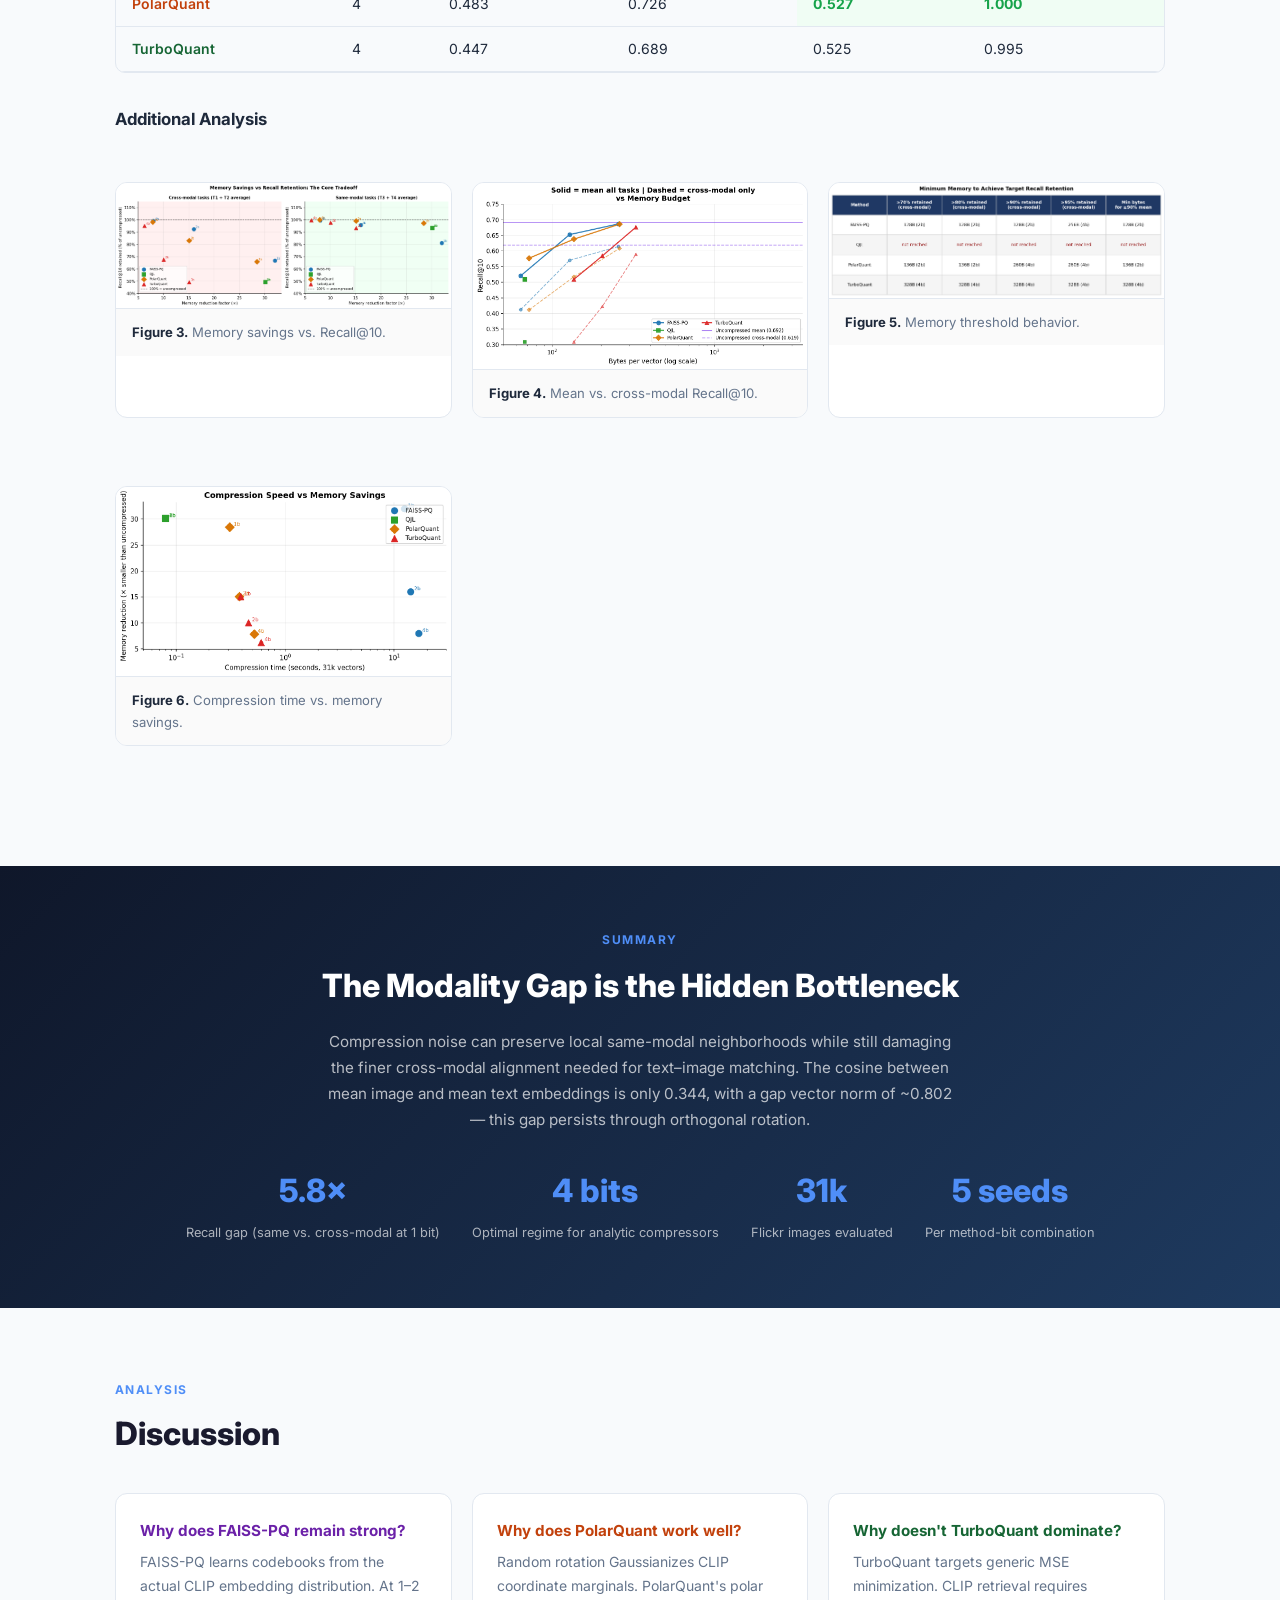
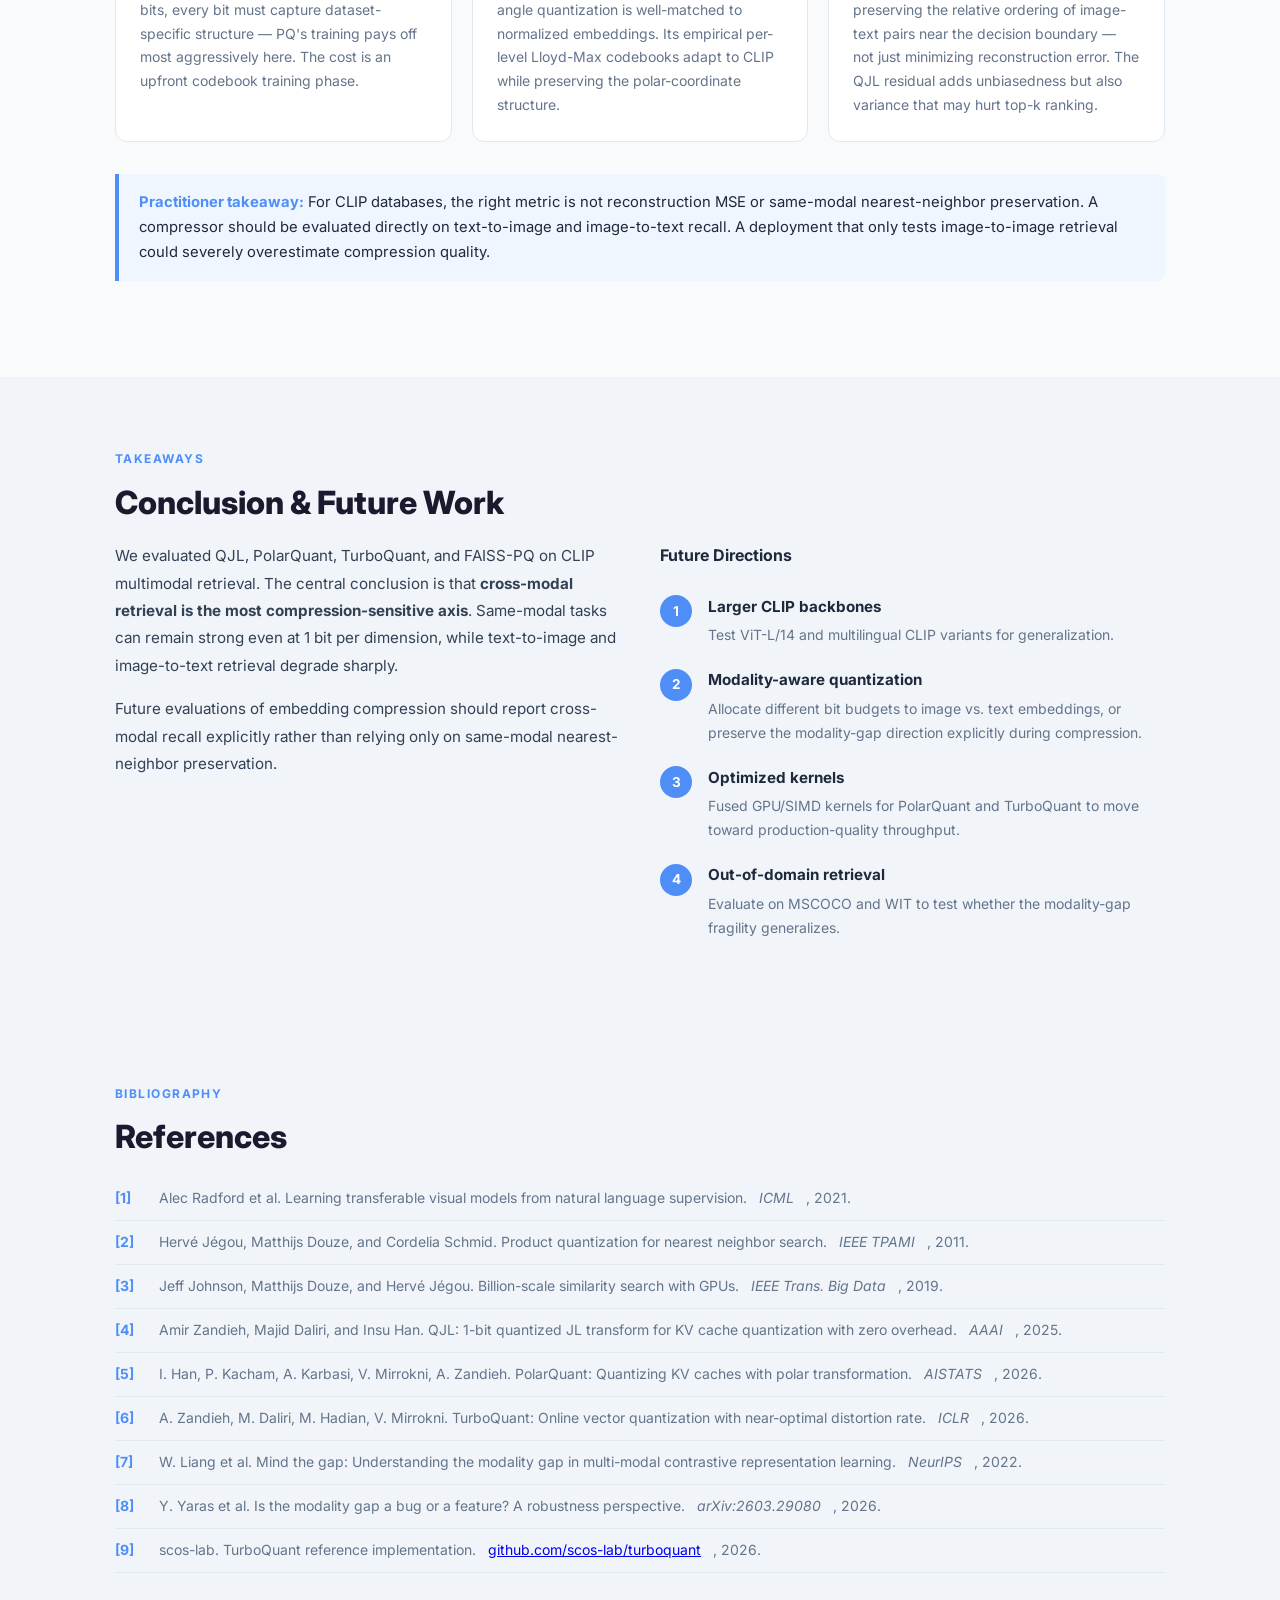
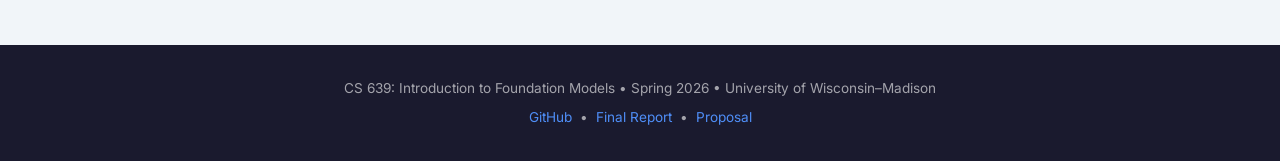
==== commit 8bda5b74: "deployment stuff" ====
--- a/deployment/index.html
+++ b/deployment/index.html
@@ -28,23 +28,14 @@
   <div class="course-tag">CS 639 &mdash; Introduction to Foundation Models &bull; Spring 2026</div>
   <h1>Evaluating <span>TurboQuant-Family</span> Compression on CLIP Multimodal Embeddings</h1>
   <p class="subtitle">Final Project Report &bull; University of Wisconsin&ndash;Madison</p>
-  <div class="authors">
-    <span>A. Agarwal (aagarwal235)</span>
-    <span>A. Kumar (akumar323)</span>
-    <span>C. Jain (cajain)</span>
-    <span>R. Singh (rsingh)</span>
-    <span>S. Agarwal (sagarwal)</span>
-    <span>S. Barjatya (sbarjatya)</span>
-    <span>S. Datta (sdatta9)</span>
-  </div>
   <div class="hero-buttons">
-    <a href="https://github.com/QUASARS06/turboquant-clip" class="btn btn-primary" target="_blank">
+    <a href="https://github.com/bejuzb0/tq-report" class="btn btn-primary" target="_blank">
       &#128196; GitHub Repo
     </a>
     <a href="final_report.pdf" class="btn btn-outline" target="_blank">
       &#128209; Final Report (PDF)
     </a>
-    <a href="../proposal.pdf" class="btn btn-outline" target="_blank">
+    <a href="proposal.pdf" class="btn btn-outline" target="_blank">
       &#128221; Proposal (PDF)
     </a>
   </div>
@@ -472,7 +463,7 @@
     CS 639: Introduction to Foundation Models &bull; Spring 2026 &bull; University of Wisconsin&ndash;Madison
   </p>
   <p style="margin-top:0.4rem;">
-    <a href="https://github.com/QUASARS06/turboquant-clip" target="_blank">GitHub</a>
+    <a href="https://github.com/bejuzb0/tq-report" target="_blank">GitHub</a>
     &nbsp;&bull;&nbsp;
     <a href="final_report.pdf" target="_blank">Final Report</a>
     &nbsp;&bull;&nbsp;
